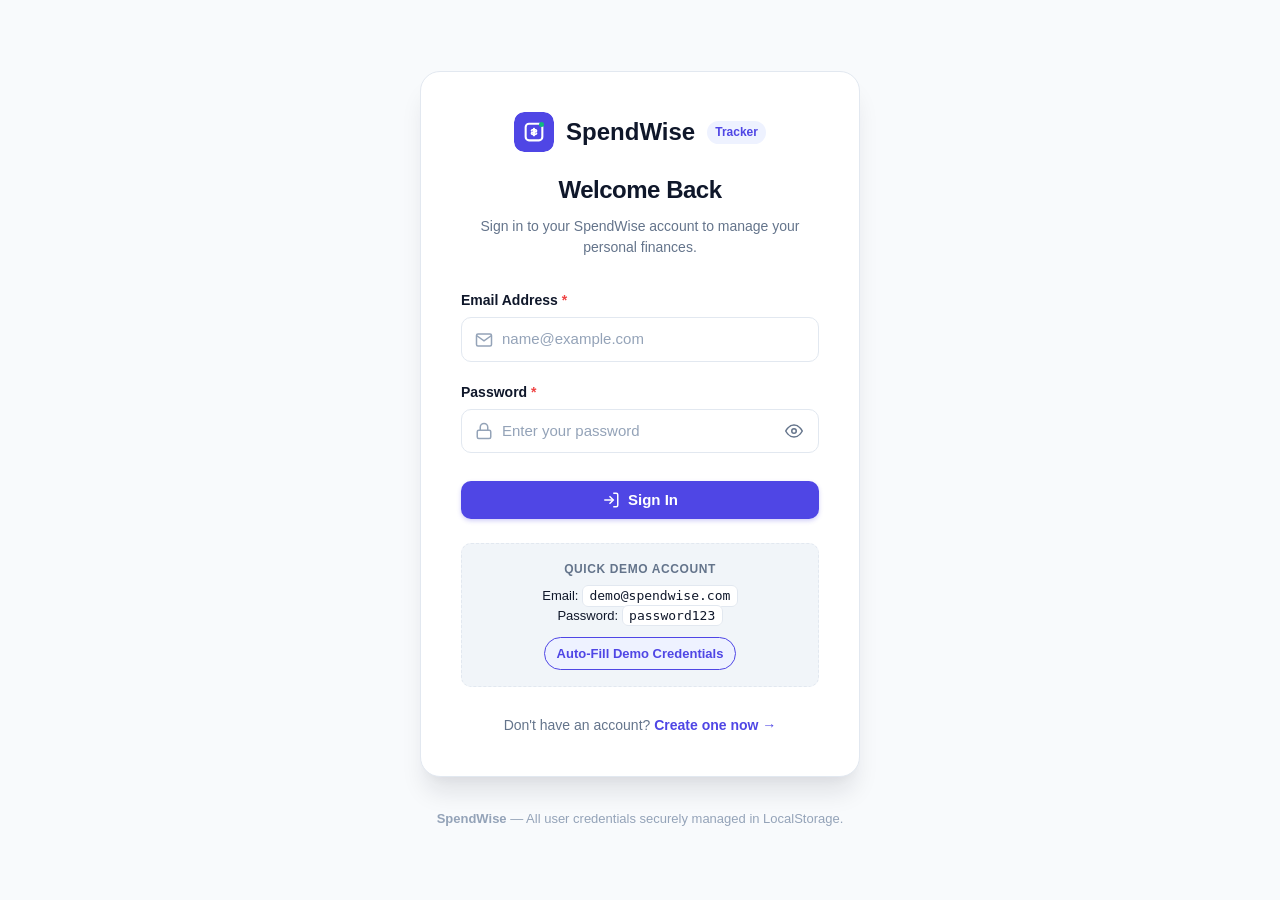
==== expense-tracker/login.html @ b72fe71f "Initial commit" ====
<!DOCTYPE html>
<html lang="en">
<head>
  <meta charset="UTF-8">
  <meta name="viewport" content="width=device-width, initial-scale=1.0">
  <title>Sign In | SpendWise Expense Tracker</title>
  <link rel="icon" type="image/svg+xml" href="assets/images/logo.svg">

  <!-- Immediate Authentication Check (Prevents showing login if already logged in) -->
  <script>
    (function () {
      const currentUser = localStorage.getItem("spendwise_current_user");
      if (currentUser) {
        window.location.replace("index.html");
      }
    })();
  </script>

  <!-- CSS Stylesheets -->
  <link rel="stylesheet" href="css/style.css">
  <link rel="stylesheet" href="css/login.css">
  <link rel="stylesheet" href="css/responsive.css">
</head>
<body>

  <div class="auth-wrapper">
    <div class="auth-container">

      <!-- Login Card -->
      <div class="auth-card">

        <!-- Card Header -->
        <div class="auth-header">
          <a href="login.html" class="auth-brand">
            <img src="assets/images/logo.svg" alt="SpendWise Logo" class="brand-icon">
            <span>SpendWise</span>
            <span class="brand-badge">Tracker</span>
          </a>
          <h1 class="auth-title">Welcome Back</h1>
          <p class="auth-subtitle">Sign in to your SpendWise account to manage your personal finances.</p>
        </div>

        <!-- Success Alert (e.g., after registering or logging out) -->
        <div id="auth-success" class="auth-alert auth-alert-success" style="display: none;">
          <svg width="20" height="20" viewBox="0 0 24 24" fill="none" stroke="currentColor" stroke-width="2">
            <path d="M22 11.08V12a10 10 0 1 1-5.93-9.14"></path>
            <polyline points="22 4 12 14.01 9 11.01"></polyline>
          </svg>
          <span id="auth-success-text">Account created successfully! Please sign in below.</span>
        </div>

        <!-- Error Alert (Invalid credentials, etc.) -->
        <div id="auth-error" class="auth-alert auth-alert-danger" style="display: none;">
          <svg width="20" height="20" viewBox="0 0 24 24" fill="none" stroke="currentColor" stroke-width="2">
            <circle cx="12" cy="12" r="10"></circle>
            <line x1="12" y1="8" x2="12" y2="12"></line>
            <line x1="12" y1="16" x2="12.01" y2="16"></line>
          </svg>
          <span id="auth-error-text">Invalid email or password.</span>
        </div>

        <!-- Login Form -->
        <form id="login-form" novalidate>

          <!-- Email Field -->
          <div class="form-group">
            <label for="login-email" class="form-label">
              Email Address <span class="required">*</span>
            </label>
            <div class="input-with-icon">
              <span class="input-icon">
                <svg width="18" height="18" viewBox="0 0 24 24" fill="none" stroke="currentColor" stroke-width="2">
                  <path d="M4 4h16c1.1 0 2 .9 2 2v12c0 1.1-.9 2-2 2H4c-1.1 0-2-.9-2-2V6c0-1.1.9-2 2-2z"></path>
                  <polyline points="22,6 12,13 2,6"></polyline>
                </svg>
              </span>
              <input
                type="email"
                id="login-email"
                class="form-control"
                placeholder="name@example.com"
                required
                autocomplete="email"
              >
            </div>
          </div>

          <!-- Password Field -->
          <div class="form-group">
            <label for="login-password" class="form-label">
              Password <span class="required">*</span>
            </label>
            <div class="input-with-icon input-password-wrapper">
              <span class="input-icon">
                <svg width="18" height="18" viewBox="0 0 24 24" fill="none" stroke="currentColor" stroke-width="2">
                  <rect x="3" y="11" width="18" height="11" rx="2" ry="2"></rect>
                  <path d="M7 11V7a5 5 0 0 1 10 0v4"></path>
                </svg>
              </span>
              <input
                type="password"
                id="login-password"
                class="form-control"
                placeholder="Enter your password"
                required
                autocomplete="current-password"
              >
              <button
                type="button"
                id="toggle-login-password"
                class="btn-toggle-password"
                aria-label="Toggle password visibility"
              >
                <svg width="18" height="18" viewBox="0 0 24 24" fill="none" stroke="currentColor" stroke-width="2">
                  <path d="M1 12s4-8 11-8 11 8 11 8-4 8-11 8-11-8-11-8z"></path>
                  <circle cx="12" cy="12" r="3"></circle>
                </svg>
              </button>
            </div>
          </div>

          <!-- Submit Button -->
          <button type="submit" id="login-submit-btn" class="btn btn-primary" style="width: 100%; margin-top: 0.5rem;">
            <svg width="18" height="18" viewBox="0 0 24 24" fill="none" stroke="currentColor" stroke-width="2">
              <path d="M15 3h4a2 2 0 0 1 2 2v14a2 2 0 0 1-2 2h-4"></path>
              <polyline points="10 17 15 12 10 7"></polyline>
              <line x1="15" y1="12" x2="3" y2="12"></line>
            </svg>
            <span>Sign In</span>
          </button>

        </form>

        <!-- Demo Account Shortcut Box -->
        <div class="demo-account-box">
          <div class="demo-account-header">Quick Demo Account</div>
          <div class="demo-credentials">
            Email: <code>demo@spendwise.com</code><br>
            Password: <code>password123</code>
          </div>
          <button type="button" id="btn-fill-demo" class="btn-fill-demo">
            Auto-Fill Demo Credentials
          </button>
        </div>

        <!-- Auth Footer Link -->
        <div class="auth-footer">
          Don't have an account? <a href="register.html">Create one now &rarr;</a>
        </div>

      </div>

      <!-- Page Bottom Info -->
      <div class="auth-page-footer">
        <strong>SpendWise</strong> &mdash; All user credentials securely managed in LocalStorage.
      </div>

    </div>
  </div>

  <!-- Toast Notification Container -->
  <div id="toast-container" class="toast-container"></div>

  <!-- Login JavaScript -->
  <script src="js/login.js"></script>
</body>
</html>
---- expense-tracker/css/style.css ----
/* ==========================================================================
   SpendWise - Modern Expense Tracker
   File: style.css (Core Stylesheet)
   ========================================================================== */

/* --------------------------------------------------------------------------
   1. CSS Variables & Theme Configuration
   -------------------------------------------------------------------------- */
:root {
  /* Color Palette */
  --primary: #4f46e5;
  --primary-hover: #4338ca;
  --primary-light: #eef2ff;
  --primary-text: #3730a3;

  --success: #10b981;
  --success-hover: #059669;
  --success-light: #ecfdf5;
  --success-border: #a7f3d0;
  --success-text: #065f46;

  --danger: #ef4444;
  --danger-hover: #dc2626;
  --danger-light: #fef2f2;
  --danger-border: #fecaca;
  --danger-text: #991b1b;

  --warning: #f59e0b;
  --warning-light: #fffbeb;
  --warning-text: #92400e;

  --info: #0284c7;
  --info-light: #f0f9ff;

  /* Neutral Shades */
  --bg-body: #f8fafc;
  --bg-card: #ffffff;
  --bg-card-subtle: #f1f5f9;
  --bg-input: #ffffff;

  --text-main: #0f172a;
  --text-muted: #64748b;
  --text-light: #94a3b8;
  --border-color: #e2e8f0;
  --border-focus: #818cf8;

  /* Shadows */
  --shadow-xs: 0 1px 2px rgba(0, 0, 0, 0.05);
  --shadow-sm: 0 1px 3px rgba(15, 23, 42, 0.08), 0 1px 2px rgba(15, 23, 42, 0.04);
  --shadow-md: 0 4px 6px -1px rgba(15, 23, 42, 0.08), 0 2px 4px -2px rgba(15, 23, 42, 0.05);
  --shadow-lg: 0 10px 15px -3px rgba(15, 23, 42, 0.08), 0 4px 6px -4px rgba(15, 23, 42, 0.04);
  --shadow-xl: 0 20px 25px -5px rgba(15, 23, 42, 0.1), 0 8px 10px -6px rgba(15, 23, 42, 0.04);

  /* Border Radii */
  --radius-sm: 6px;
  --radius-md: 10px;
  --radius-lg: 14px;
  --radius-xl: 20px;
  --radius-pill: 9999px;

  /* Transitions */
  --transition-fast: 0.15s ease;
  --transition-normal: 0.25s ease;

  /* Typography */
  --font-family: -apple-system, BlinkMacSystemFont, "Segoe UI", Roboto, "Helvetica Neue", Arial, sans-serif;
}

/* --------------------------------------------------------------------------
   2. Reset & Base Styles
   -------------------------------------------------------------------------- */
*,
*::before,
*::after {
  box-sizing: border-box;
  margin: 0;
  padding: 0;
}

html {
  font-size: 16px;
  scroll-behavior: smooth;
}

body {
  font-family: var(--font-family);
  background-color: var(--bg-body);
  color: var(--text-main);
  line-height: 1.5;
  min-height: 100vh;
  display: flex;
  flex-direction: column;
  -webkit-font-smoothing: antialiased;
}

img,
svg {
  display: block;
  max-width: 100%;
}

button,
input,
select,
textarea {
  font: inherit;
  color: inherit;
}

button {
  cursor: pointer;
  border: none;
  background: none;
}

a {
  color: inherit;
  text-decoration: none;
}

/* --------------------------------------------------------------------------
   3. Layout & Container
   -------------------------------------------------------------------------- */
.container {
  width: 100%;
  max-width: 1200px;
  margin-left: auto;
  margin-right: auto;
  padding-left: 1.5rem;
  padding-right: 1.5rem;
}

.main-content {
  flex: 1;
  padding-top: 2rem;
  padding-bottom: 3.5rem;
}

/* --------------------------------------------------------------------------
   4. Navigation Bar
   -------------------------------------------------------------------------- */
.navbar {
  background-color: var(--bg-card);
  border-bottom: 1px solid var(--border-color);
  position: sticky;
  top: 0;
  z-index: 100;
  box-shadow: var(--shadow-xs);
}

.navbar .container {
  display: flex;
  align-items: center;
  justify-content: space-between;
  height: 72px;
}

.nav-brand {
  display: flex;
  align-items: center;
  gap: 0.75rem;
  font-weight: 700;
  font-size: 1.25rem;
  color: var(--text-main);
  transition: opacity var(--transition-fast);
}

.nav-brand:hover {
  opacity: 0.9;
}

.brand-icon {
  width: 36px;
  height: 36px;
  border-radius: var(--radius-md);
  object-fit: contain;
}

.brand-badge {
  font-size: 0.75rem;
  font-weight: 600;
  padding: 0.15rem 0.5rem;
  background: var(--primary-light);
  color: var(--primary);
  border-radius: var(--radius-pill);
}

.nav-menu {
  display: flex;
  align-items: center;
  list-style: none;
  gap: 0.5rem;
}

.nav-link {
  display: flex;
  align-items: center;
  gap: 0.5rem;
  padding: 0.5rem 1rem;
  border-radius: var(--radius-md);
  font-size: 0.9375rem;
  font-weight: 500;
  color: var(--text-muted);
  transition: all var(--transition-fast);
}

.nav-link:hover {
  color: var(--primary);
  background-color: var(--primary-light);
}

.nav-link.active {
  color: var(--primary);
  background-color: var(--primary-light);
  font-weight: 600;
}

.nav-actions {
  display: flex;
  align-items: center;
  gap: 0.75rem;
}

.nav-user-profile {
  display: inline-flex;
  align-items: center;
  gap: 0.5rem;
  padding: 0.25rem 0.75rem 0.25rem 0.35rem;
  background-color: var(--bg-card-subtle);
  border-radius: var(--radius-pill);
  border: 1px solid var(--border-color);
  font-size: 0.8125rem;
  font-weight: 500;
  color: var(--text-main);
}

.user-avatar {
  width: 26px;
  height: 26px;
  border-radius: 50%;
  background: var(--primary);
  color: #ffffff;
  display: flex;
  align-items: center;
  justify-content: center;
  font-size: 0.75rem;
  font-weight: 700;
  text-transform: uppercase;
}

.user-name {
  max-width: 130px;
  overflow: hidden;
  text-overflow: ellipsis;
  white-space: nowrap;
}

/* --------------------------------------------------------------------------
   5. Buttons
   -------------------------------------------------------------------------- */
.btn {
  display: inline-flex;
  align-items: center;
  justify-content: center;
  gap: 0.5rem;
  padding: 0.625rem 1.25rem;
  font-size: 0.9375rem;
  font-weight: 600;
  border-radius: var(--radius-md);
  transition: all var(--transition-fast);
  white-space: nowrap;
  line-height: 1.2;
}

.btn-primary {
  background-color: var(--primary);
  color: #ffffff;
  box-shadow: 0 2px 4px rgba(79, 70, 229, 0.25);
}

.btn-primary:hover {
  background-color: var(--primary-hover);
  transform: translateY(-1px);
  box-shadow: 0 4px 8px rgba(79, 70, 229, 0.35);
}

.btn-primary:active {
  transform: translateY(0);
}

.btn-secondary {
  background-color: var(--bg-card);
  color: var(--text-main);
  border: 1px solid var(--border-color);
}

.btn-secondary:hover {
  background-color: var(--bg-card-subtle);
  border-color: #cbd5e1;
}

.btn-danger {
  background-color: var(--danger-light);
  color: var(--danger-text);
  border: 1px solid var(--danger-border);
}

.btn-danger:hover {
  background-color: var(--danger);
  color: #ffffff;
}

.btn-sm {
  padding: 0.375rem 0.75rem;
  font-size: 0.8125rem;
  border-radius: var(--radius-sm);
}

.btn-icon {
  width: 36px;
  height: 36px;
  padding: 0;
  border-radius: var(--radius-md);
  display: inline-flex;
  align-items: center;
  justify-content: center;
  color: var(--text-muted);
  transition: all var(--transition-fast);
}

.btn-icon:hover {
  color: var(--text-main);
  background-color: var(--bg-card-subtle);
}

.btn-icon-danger:hover {
  color: var(--danger);
  background-color: var(--danger-light);
}

.btn-icon-edit:hover {
  color: var(--primary);
  background-color: var(--primary-light);
}

/* --------------------------------------------------------------------------
   6. Page Header Banner
   -------------------------------------------------------------------------- */
.page-header {
  display: flex;
  align-items: center;
  justify-content: space-between;
  margin-bottom: 2rem;
  flex-wrap: wrap;
  gap: 1rem;
}

.page-title-group h1 {
  font-size: 1.75rem;
  font-weight: 700;
  color: var(--text-main);
  letter-spacing: -0.02em;
}

.page-title-group p {
  color: var(--text-muted);
  font-size: 0.9375rem;
  margin-top: 0.25rem;
}

.header-actions {
  display: flex;
  align-items: center;
  gap: 0.75rem;
}

/* --------------------------------------------------------------------------
   7. Dashboard Cards Grid (4 Summary Cards)
   -------------------------------------------------------------------------- */
.dashboard-grid {
  display: grid;
  grid-template-columns: repeat(4, 1fr);
  gap: 1.25rem;
  margin-bottom: 2rem;
}

.metric-card {
  background-color: var(--bg-card);
  border: 1px solid var(--border-color);
  border-radius: var(--radius-lg);
  padding: 1.5rem;
  box-shadow: var(--shadow-sm);
  display: flex;
  flex-direction: column;
  justify-content: space-between;
  position: relative;
  overflow: hidden;
  transition: transform var(--transition-fast), box-shadow var(--transition-fast);
}

.metric-card:hover {
  transform: translateY(-2px);
  box-shadow: var(--shadow-md);
}

.metric-card-header {
  display: flex;
  align-items: center;
  justify-content: space-between;
  margin-bottom: 1rem;
}

.metric-card-title {
  font-size: 0.875rem;
  font-weight: 600;
  color: var(--text-muted);
  text-transform: uppercase;
  letter-spacing: 0.05em;
}

.metric-icon-box {
  width: 44px;
  height: 44px;
  border-radius: var(--radius-md);
  display: flex;
  align-items: center;
  justify-content: center;
}

.metric-icon-box.balance {
  background: linear-gradient(135deg, #eef2ff 0%, #e0e7ff 100%);
  color: var(--primary);
}

.metric-icon-box.income {
  background: linear-gradient(135deg, #ecfdf5 0%, #d1fae5 100%);
  color: var(--success);
}

.metric-icon-box.expense {
  background: linear-gradient(135deg, #fef2f2 0%, #fee2e2 100%);
  color: var(--danger);
}

.metric-icon-box.count {
  background: linear-gradient(135deg, #f0f9ff 0%, #e0f2fe 100%);
  color: var(--info);
}

.metric-card-value {
  font-size: 1.875rem;
  font-weight: 700;
  color: var(--text-main);
  letter-spacing: -0.02em;
  line-height: 1.2;
  margin-bottom: 0.5rem;
}

.metric-card-footer {
  display: flex;
  align-items: center;
  gap: 0.5rem;
  font-size: 0.8125rem;
  color: var(--text-muted);
}

.status-badge {
  display: inline-flex;
  align-items: center;
  gap: 0.25rem;
  font-weight: 600;
  font-size: 0.75rem;
  padding: 0.2rem 0.5rem;
  border-radius: var(--radius-pill);
}

.status-badge.positive {
  background-color: var(--success-light);
  color: var(--success-text);
  border: 1px solid var(--success-border);
}

.status-badge.negative {
  background-color: var(--danger-light);
  color: var(--danger-text);
  border: 1px solid var(--danger-border);
}

.status-badge.neutral {
  background-color: var(--bg-card-subtle);
  color: var(--text-muted);
}

/* --------------------------------------------------------------------------
   8. Main Section Layout (Two Columns)
   -------------------------------------------------------------------------- */
.dashboard-layout {
  display: grid;
  grid-template-columns: 1fr 1.35fr;
  gap: 1.5rem;
  align-items: start;
}

/* Cards */
.card {
  background-color: var(--bg-card);
  border: 1px solid var(--border-color);
  border-radius: var(--radius-lg);
  box-shadow: var(--shadow-sm);
  overflow: hidden;
  margin-bottom: 1.5rem;
}

.card-header {
  padding: 1.25rem 1.5rem;
  border-bottom: 1px solid var(--border-color);
  display: flex;
  align-items: center;
  justify-content: space-between;
  gap: 1rem;
}

.card-title {
  font-size: 1.125rem;
  font-weight: 600;
  color: var(--text-main);
  display: flex;
  align-items: center;
  gap: 0.5rem;
}

.card-header-actions {
  display: flex;
  align-items: center;
  gap: 0.5rem;
}

.card-body {
  padding: 1.5rem;
}

/* --------------------------------------------------------------------------
   9. Forms & Inputs
   -------------------------------------------------------------------------- */
.form-group {
  margin-bottom: 1.25rem;
}

.form-label {
  display: block;
  font-size: 0.875rem;
  font-weight: 600;
  color: var(--text-main);
  margin-bottom: 0.375rem;
}

.form-label .required {
  color: var(--danger);
}

.form-control {
  width: 100%;
  padding: 0.625rem 0.875rem;
  font-size: 0.9375rem;
  background-color: var(--bg-input);
  border: 1px solid var(--border-color);
  border-radius: var(--radius-md);
  color: var(--text-main);
  transition: border-color var(--transition-fast), box-shadow var(--transition-fast);
  outline: none;
}

.form-control:focus {
  border-color: var(--border-focus);
  box-shadow: 0 0 0 3px rgba(79, 70, 229, 0.15);
}

.form-control::placeholder {
  color: var(--text-light);
}

.input-with-icon {
  position: relative;
}

.input-icon {
  position: absolute;
  left: 0.875rem;
  top: 50%;
  transform: translateY(-50%);
  color: var(--text-light);
  pointer-events: none;
}

.input-with-icon .form-control {
  padding-left: 2.5rem;
}

.form-row {
  display: grid;
  grid-template-columns: 1fr 1fr;
  gap: 1rem;
}

/* Custom Type Toggle Button Group (Income / Expense) */
.type-toggle-group {
  display: grid;
  grid-template-columns: 1fr 1fr;
  gap: 0.5rem;
  background-color: var(--bg-card-subtle);
  padding: 0.25rem;
  border-radius: var(--radius-md);
  border: 1px solid var(--border-color);
}

.type-toggle-btn {
  display: flex;
  align-items: center;
  justify-content: center;
  gap: 0.5rem;
  padding: 0.5rem;
  font-size: 0.875rem;
  font-weight: 600;
  color: var(--text-muted);
  border-radius: var(--radius-sm);
  transition: all var(--transition-fast);
}

.type-toggle-btn.active.type-income {
  background-color: #ffffff;
  color: var(--success);
  box-shadow: var(--shadow-xs);
}

.type-toggle-btn.active.type-expense {
  background-color: #ffffff;
  color: var(--danger);
  box-shadow: var(--shadow-xs);
}

/* --------------------------------------------------------------------------
   10. Spending Analytics / Progress Bar
   -------------------------------------------------------------------------- */
.analytics-meter {
  margin-bottom: 1.5rem;
}

.meter-labels {
  display: flex;
  justify-content: space-between;
  font-size: 0.8125rem;
  font-weight: 600;
  margin-bottom: 0.5rem;
}

.meter-track {
  height: 10px;
  background-color: var(--danger-light);
  border-radius: var(--radius-pill);
  overflow: hidden;
  display: flex;
}

.meter-fill {
  background-color: var(--success);
  transition: width var(--transition-normal);
}

.category-breakdown-list {
  display: flex;
  flex-direction: column;
  gap: 0.75rem;
}

.category-bar-item {
  display: flex;
  flex-direction: column;
  gap: 0.25rem;
}

.category-bar-header {
  display: flex;
  justify-content: space-between;
  font-size: 0.8125rem;
  color: var(--text-main);
  font-weight: 500;
}

.category-bar-track {
  height: 6px;
  background-color: var(--bg-card-subtle);
  border-radius: var(--radius-pill);
  overflow: hidden;
}

.category-bar-fill {
  height: 100%;
  border-radius: var(--radius-pill);
  background-color: var(--primary);
  transition: width var(--transition-normal);
}

/* --------------------------------------------------------------------------
   11. Transaction Items & Badges
   -------------------------------------------------------------------------- */
.badge-category {
  display: inline-flex;
  align-items: center;
  gap: 0.35rem;
  padding: 0.25rem 0.625rem;
  font-size: 0.75rem;
  font-weight: 600;
  border-radius: var(--radius-pill);
  background-color: var(--bg-card-subtle);
  color: var(--text-main);
  border: 1px solid var(--border-color);
}

.badge-type {
  display: inline-flex;
  align-items: center;
  font-size: 0.75rem;
  font-weight: 700;
  padding: 0.2rem 0.5rem;
  border-radius: var(--radius-pill);
  text-transform: uppercase;
}

.badge-income {
  background-color: var(--success-light);
  color: var(--success);
  border: 1px solid var(--success-border);
}

.badge-expense {
  background-color: var(--danger-light);
  color: var(--danger);
  border: 1px solid var(--danger-border);
}

.amount-positive {
  color: var(--success);
  font-weight: 700;
}

.amount-negative {
  color: var(--danger);
  font-weight: 700;
}

/* Transaction List (Widget on Dashboard) */
.transaction-list-widget {
  list-style: none;
  display: flex;
  flex-direction: column;
}

.transaction-list-item {
  display: flex;
  align-items: center;
  justify-content: space-between;
  padding: 0.875rem 0;
  border-bottom: 1px solid var(--border-color);
  gap: 1rem;
}

.transaction-list-item:last-child {
  border-bottom: none;
}

.tx-left {
  display: flex;
  align-items: center;
  gap: 0.875rem;
}

.tx-icon-bubble {
  width: 40px;
  height: 40px;
  border-radius: var(--radius-md);
  display: flex;
  align-items: center;
  justify-content: center;
  flex-shrink: 0;
}

.tx-icon-bubble.income {
  background-color: var(--success-light);
  color: var(--success);
}

.tx-icon-bubble.expense {
  background-color: var(--danger-light);
  color: var(--danger);
}

.tx-info h4 {
  font-size: 0.9375rem;
  font-weight: 600;
  color: var(--text-main);
  margin-bottom: 0.15rem;
}

.tx-meta {
  display: flex;
  align-items: center;
  gap: 0.5rem;
  font-size: 0.75rem;
  color: var(--text-muted);
}

.tx-right {
  display: flex;
  align-items: center;
  gap: 0.75rem;
  text-align: right;
}

.tx-amount {
  font-size: 0.9375rem;
  font-weight: 700;
  white-space: nowrap;
}

/* --------------------------------------------------------------------------
   12. Filter & Search Toolbar (Transactions Page)
   -------------------------------------------------------------------------- */
.filter-toolbar {
  background-color: var(--bg-card);
  border: 1px solid var(--border-color);
  border-radius: var(--radius-lg);
  padding: 1.25rem;
  box-shadow: var(--shadow-sm);
  margin-bottom: 1.5rem;
  display: flex;
  flex-direction: column;
  gap: 1rem;
}

.filter-toolbar-top {
  display: flex;
  align-items: center;
  gap: 1rem;
  flex-wrap: wrap;
}

.filter-search-box {
  flex: 1;
  min-width: 260px;
  position: relative;
}

.filter-controls-group {
  display: flex;
  align-items: center;
  gap: 0.75rem;
  flex-wrap: wrap;
}

/* Segmented Buttons for Filter Tabs (All / Income / Expense) */
.filter-tabs {
  display: inline-flex;
  background-color: var(--bg-card-subtle);
  border-radius: var(--radius-md);
  padding: 0.25rem;
  border: 1px solid var(--border-color);
}

.filter-tab-btn {
  padding: 0.45rem 1rem;
  font-size: 0.8125rem;
  font-weight: 600;
  color: var(--text-muted);
  border-radius: var(--radius-sm);
  transition: all var(--transition-fast);
}

.filter-tab-btn.active {
  background-color: #ffffff;
  color: var(--primary);
  box-shadow: var(--shadow-xs);
}

.filter-tab-btn.active.type-income {
  color: var(--success);
}

.filter-tab-btn.active.type-expense {
  color: var(--danger);
}

.filter-select {
  padding: 0.5rem 0.875rem;
  font-size: 0.875rem;
  border: 1px solid var(--border-color);
  border-radius: var(--radius-md);
  background-color: var(--bg-card);
  color: var(--text-main);
  outline: none;
  cursor: pointer;
  transition: border-color var(--transition-fast);
}

.filter-select:focus {
  border-color: var(--border-focus);
}

/* --------------------------------------------------------------------------
   13. Data Table (Transactions Page)
   -------------------------------------------------------------------------- */
.table-responsive {
  width: 100%;
  overflow-x: auto;
  border-radius: var(--radius-lg);
  border: 1px solid var(--border-color);
  background-color: var(--bg-card);
  box-shadow: var(--shadow-sm);
}

.data-table {
  width: 100%;
  border-collapse: collapse;
  text-align: left;
  font-size: 0.875rem;
}

.data-table th {
  background-color: var(--bg-card-subtle);
  color: var(--text-muted);
  font-weight: 600;
  text-transform: uppercase;
  font-size: 0.75rem;
  letter-spacing: 0.05em;
  padding: 0.875rem 1.25rem;
  border-bottom: 1px solid var(--border-color);
  white-space: nowrap;
}

.data-table td {
  padding: 1rem 1.25rem;
  border-bottom: 1px solid var(--border-color);
  vertical-align: middle;
  color: var(--text-main);
}

.data-table tbody tr {
  transition: background-color var(--transition-fast);
}

.data-table tbody tr:hover {
  background-color: #f8fafc;
}

.data-table tbody tr:last-child td {
  border-bottom: none;
}

.table-actions {
  display: flex;
  align-items: center;
  gap: 0.35rem;
}

/* Table Footer / Summary bar */
.table-footer-bar {
  padding: 1rem 1.25rem;
  border-top: 1px solid var(--border-color);
  background-color: var(--bg-card);
  display: flex;
  align-items: center;
  justify-content: space-between;
  font-size: 0.875rem;
  color: var(--text-muted);
}

/* --------------------------------------------------------------------------
   14. Empty State
   -------------------------------------------------------------------------- */
.empty-state {
  text-align: center;
  padding: 3rem 1.5rem;
}

.empty-state img {
  width: 130px;
  height: auto;
  margin: 0 auto 1.25rem;
  opacity: 0.85;
}

.empty-state h3 {
  font-size: 1.125rem;
  font-weight: 600;
  color: var(--text-main);
  margin-bottom: 0.5rem;
}

.empty-state p {
  color: var(--text-muted);
  font-size: 0.875rem;
  max-width: 380px;
  margin: 0 auto 1.25rem;
}

/* --------------------------------------------------------------------------
   15. Modal Dialogs (Add / Edit / Confirm)
   -------------------------------------------------------------------------- */
.modal-overlay {
  position: fixed;
  inset: 0;
  background-color: rgba(15, 23, 42, 0.6);
  backdrop-filter: blur(3px);
  display: flex;
  align-items: center;
  justify-content: center;
  padding: 1rem;
  z-index: 1000;
  opacity: 0;
  visibility: hidden;
  transition: opacity var(--transition-normal), visibility var(--transition-normal);
}

.modal-overlay.active {
  opacity: 1;
  visibility: visible;
}

.modal-dialog {
  background-color: var(--bg-card);
  border-radius: var(--radius-xl);
  box-shadow: var(--shadow-xl);
  width: 100%;
  max-width: 520px;
  overflow: hidden;
  transform: translateY(20px) scale(0.97);
  transition: transform var(--transition-normal);
}

.modal-overlay.active .modal-dialog {
  transform: translateY(0) scale(1);
}

.modal-header {
  padding: 1.25rem 1.5rem;
  border-bottom: 1px solid var(--border-color);
  display: flex;
  align-items: center;
  justify-content: space-between;
}

.modal-title {
  font-size: 1.125rem;
  font-weight: 700;
  color: var(--text-main);
  display: flex;
  align-items: center;
  gap: 0.5rem;
}

.modal-close-btn {
  color: var(--text-muted);
  width: 32px;
  height: 32px;
  display: flex;
  align-items: center;
  justify-content: center;
  border-radius: var(--radius-md);
  transition: all var(--transition-fast);
}

.modal-close-btn:hover {
  background-color: var(--bg-card-subtle);
  color: var(--text-main);
}

.modal-body {
  padding: 1.5rem;
  max-height: calc(85vh - 140px);
  overflow-y: auto;
}

.modal-footer {
  padding: 1rem 1.5rem;
  border-top: 1px solid var(--border-color);
  background-color: var(--bg-card-subtle);
  display: flex;
  align-items: center;
  justify-content: flex-end;
  gap: 0.75rem;
}

/* --------------------------------------------------------------------------
   16. Toast Notifications
   -------------------------------------------------------------------------- */
.toast-container {
  position: fixed;
  bottom: 1.5rem;
  right: 1.5rem;
  display: flex;
  flex-direction: column;
  gap: 0.75rem;
  z-index: 2000;
  pointer-events: none;
}

.toast {
  background-color: var(--text-main);
  color: #ffffff;
  padding: 0.875rem 1.25rem;
  border-radius: var(--radius-md);
  box-shadow: var(--shadow-lg);
  display: flex;
  align-items: center;
  gap: 0.75rem;
  font-size: 0.875rem;
  font-weight: 500;
  pointer-events: auto;
  transform: translateY(20px);
  opacity: 0;
  transition: all var(--transition-normal);
  max-width: 360px;
}

.toast.show {
  transform: translateY(0);
  opacity: 1;
}

.toast.toast-success {
  border-left: 4px solid var(--success);
}

.toast.toast-danger {
  border-left: 4px solid var(--danger);
}

.toast.toast-info {
  border-left: 4px solid var(--primary);
}

/* --------------------------------------------------------------------------
   17. Footer
   -------------------------------------------------------------------------- */
.footer {
  background-color: var(--bg-card);
  border-top: 1px solid var(--border-color);
  padding: 1.5rem 0;
  margin-top: auto;
  color: var(--text-muted);
  font-size: 0.875rem;
}

.footer .container {
  display: flex;
  align-items: center;
  justify-content: space-between;
  flex-wrap: wrap;
  gap: 1rem;
}
---- expense-tracker/css/login.css ----
/* ==========================================================================
   SpendWise - Modern Expense Tracker
   File: css/login.css (Login Page Styles)
   ========================================================================== */

/* Full-height centered auth layout */
.auth-wrapper {
  min-height: 100vh;
  display: flex;
  flex-direction: column;
  justify-content: center;
  align-items: center;
  padding: 2rem 1.5rem;
  background-color: var(--bg-body);
}

.auth-container {
  width: 100%;
  max-width: 440px;
  margin: 0 auto;
}

/* Auth Card */
.auth-card {
  background: var(--bg-card);
  border: 1px solid var(--border-color);
  border-radius: var(--radius-xl);
  box-shadow: var(--shadow-xl);
  padding: 2.5rem;
  transition: transform var(--transition-normal), box-shadow var(--transition-normal);
}

/* Header & Branding */
.auth-header {
  text-align: center;
  margin-bottom: 2rem;
}

.auth-brand {
  display: inline-flex;
  align-items: center;
  gap: 0.75rem;
  font-weight: 700;
  font-size: 1.5rem;
  color: var(--text-main);
  margin-bottom: 1.25rem;
  text-decoration: none;
}

.auth-brand .brand-icon {
  width: 40px;
  height: 40px;
}

.auth-title {
  font-size: 1.5rem;
  font-weight: 700;
  color: var(--text-main);
  margin-bottom: 0.5rem;
  letter-spacing: -0.02em;
}

.auth-subtitle {
  font-size: 0.875rem;
  color: var(--text-muted);
  line-height: 1.5;
}

/* Alert Notification Boxes (Inline in Card) */
.auth-alert {
  display: flex;
  align-items: flex-start;
  gap: 0.75rem;
  padding: 0.875rem 1rem;
  border-radius: var(--radius-md);
  font-size: 0.875rem;
  margin-bottom: 1.5rem;
  line-height: 1.4;
  animation: fadeIn 0.2s ease-out;
}

.auth-alert-danger {
  background-color: var(--danger-light);
  border: 1px solid var(--danger-border);
  color: var(--danger-text);
}

.auth-alert-success {
  background-color: var(--success-light);
  border: 1px solid var(--success-border);
  color: var(--success-text);
}

.auth-alert-info {
  background-color: var(--info-light);
  border: 1px solid #bae6fd;
  color: #0369a1;
}

.auth-alert svg {
  flex-shrink: 0;
  margin-top: 2px;
}

/* Password field with toggle visibility button */
.input-password-wrapper {
  position: relative;
}

.btn-toggle-password {
  position: absolute;
  right: 0.75rem;
  top: 50%;
  transform: translateY(-50%);
  color: var(--text-muted);
  padding: 0.25rem;
  display: flex;
  align-items: center;
  justify-content: center;
  border-radius: var(--radius-sm);
  transition: color var(--transition-fast);
}

.btn-toggle-password:hover {
  color: var(--text-main);
}

.input-password-wrapper .form-control {
  padding-right: 2.75rem;
}

/* Quick Demo Account Box */
.demo-account-box {
  margin-top: 1.5rem;
  padding: 1rem;
  background-color: var(--bg-card-subtle);
  border: 1px dashed var(--border-color);
  border-radius: var(--radius-md);
  text-align: center;
}

.demo-account-header {
  font-size: 0.75rem;
  text-transform: uppercase;
  letter-spacing: 0.05em;
  font-weight: 700;
  color: var(--text-muted);
  margin-bottom: 0.5rem;
}

.demo-credentials {
  font-size: 0.8125rem;
  color: var(--text-main);
  margin-bottom: 0.75rem;
}

.demo-credentials code {
  background-color: #ffffff;
  padding: 0.15rem 0.4rem;
  border-radius: var(--radius-sm);
  border: 1px solid var(--border-color);
  font-family: monospace;
}

.btn-fill-demo {
  font-size: 0.8125rem;
  padding: 0.35rem 0.75rem;
  border: 1px solid var(--primary);
  color: var(--primary);
  background-color: var(--primary-light);
  border-radius: var(--radius-pill);
  font-weight: 600;
  transition: all var(--transition-fast);
}

.btn-fill-demo:hover {
  background-color: var(--primary);
  color: #ffffff;
}

/* Auth Card Footer */
.auth-footer {
  margin-top: 1.75rem;
  text-align: center;
  font-size: 0.875rem;
  color: var(--text-muted);
}

.auth-footer a {
  color: var(--primary);
  font-weight: 600;
  transition: color var(--transition-fast);
}

.auth-footer a:hover {
  color: var(--primary-hover);
  text-decoration: underline;
}

/* Page Bottom Copyright */
.auth-page-footer {
  margin-top: 2rem;
  text-align: center;
  font-size: 0.8125rem;
  color: var(--text-light);
}

@keyframes fadeIn {
  from {
    opacity: 0;
    transform: translateY(-4px);
  }
  to {
    opacity: 1;
    transform: translateY(0);
  }
}

/* Mobile responsive adjustments */
@media (max-width: 480px) {
  .auth-card {
    padding: 1.75rem 1.25rem;
    border-radius: var(--radius-lg);
  }

  .auth-title {
    font-size: 1.25rem;
  }
}
---- expense-tracker/css/responsive.css ----
/* ==========================================================================
   SpendWise - Modern Expense Tracker
   File: responsive.css (Responsive & Mobile Styles)
   ========================================================================== */

/* --------------------------------------------------------------------------
   1. Large Tablets & Small Laptops (Max Width: 1024px)
   -------------------------------------------------------------------------- */
@media (max-width: 1024px) {
  .dashboard-grid {
    grid-template-columns: repeat(2, 1fr);
    gap: 1rem;
  }

  .dashboard-layout {
    grid-template-columns: 1fr;
    gap: 1.5rem;
  }
}

/* --------------------------------------------------------------------------
   2. Tablets & Landscape Phones (Max Width: 768px)
   -------------------------------------------------------------------------- */
@media (max-width: 768px) {
  .navbar .container {
    height: auto;
    padding-top: 0.875rem;
    padding-bottom: 0.875rem;
    flex-wrap: wrap;
    gap: 0.875rem;
  }

  .nav-menu {
    width: 100%;
    order: 3;
    justify-content: center;
    border-top: 1px solid var(--border-color);
    padding-top: 0.75rem;
  }

  .nav-link {
    padding: 0.5rem 0.875rem;
    font-size: 0.875rem;
  }

  .page-header {
    flex-direction: column;
    align-items: flex-start;
    gap: 1rem;
    margin-bottom: 1.5rem;
  }

  .page-title-group h1 {
    font-size: 1.5rem;
  }

  .header-actions {
    width: 100%;
    justify-content: flex-start;
    flex-wrap: wrap;
  }

  .form-row {
    grid-template-columns: 1fr;
  }

  .filter-toolbar-top {
    flex-direction: column;
    align-items: stretch;
  }

  .filter-search-box {
    width: 100%;
  }

  .filter-controls-group {
    flex-wrap: wrap;
    width: 100%;
    justify-content: space-between;
  }

  .filter-tabs {
    width: 100%;
  }

  .filter-tab-btn {
    flex: 1;
    text-align: center;
  }

  .filter-select {
    flex: 1;
    min-width: 140px;
  }

  /* Table adjustments on tablet */
  .data-table th,
  .data-table td {
    padding: 0.75rem 0.875rem;
  }
}

/* --------------------------------------------------------------------------
   3. Mobile Phones (Max Width: 576px)
   -------------------------------------------------------------------------- */
@media (max-width: 576px) {
  .container {
    padding-left: 1rem;
    padding-right: 1rem;
  }

  .dashboard-grid {
    grid-template-columns: 1fr;
    gap: 0.875rem;
  }

  .metric-card {
    padding: 1.25rem;
  }

  .metric-card-value {
    font-size: 1.625rem;
  }

  .card-header {
    padding: 1rem 1.25rem;
  }

  .card-body {
    padding: 1.25rem;
  }

  .modal-dialog {
    margin: 0.5rem;
    max-height: 90vh;
  }

  .modal-header,
  .modal-body,
  .modal-footer {
    padding: 1rem 1.25rem;
  }

  .type-toggle-btn {
    padding: 0.45rem;
    font-size: 0.8125rem;
  }

  /* Mobile Transaction Card View for Table */
  /* On very small screens, convert table rows into mobile cards */
  .mobile-table-card-view thead {
    display: none;
  }

  .mobile-table-card-view,
  .mobile-table-card-view tbody,
  .mobile-table-card-view tr,
  .mobile-table-card-view td {
    display: block;
    width: 100%;
  }

  .mobile-table-card-view tr {
    background-color: var(--bg-card);
    border: 1px solid var(--border-color);
    border-radius: var(--radius-md);
    margin-bottom: 0.75rem;
    padding: 1rem;
    box-shadow: var(--shadow-xs);
  }

  .mobile-table-card-view td {
    padding: 0.35rem 0;
    border-bottom: none;
    display: flex;
    justify-content: space-between;
    align-items: center;
    font-size: 0.875rem;
  }

  .mobile-table-card-view td::before {
    content: attr(data-label);
    font-weight: 600;
    color: var(--text-muted);
    font-size: 0.75rem;
    text-transform: uppercase;
    letter-spacing: 0.05em;
  }

  .mobile-table-card-view td.col-title {
    font-size: 1rem;
    font-weight: 600;
    color: var(--text-main);
    border-bottom: 1px dashed var(--border-color);
    padding-bottom: 0.5rem;
    margin-bottom: 0.5rem;
  }

  .mobile-table-card-view td.col-title::before {
    display: none;
  }

  .mobile-table-card-view td.col-actions {
    border-top: 1px dashed var(--border-color);
    padding-top: 0.5rem;
    margin-top: 0.5rem;
    justify-content: flex-end;
  }

  .mobile-table-card-view td.col-actions::before {
    display: none;
  }

  .toast-container {
    left: 1rem;
    right: 1rem;
    bottom: 1rem;
  }

  .toast {
    max-width: 100%;
  }

  .footer .container {
    flex-direction: column;
    text-align: center;
    gap: 0.5rem;
  }
}
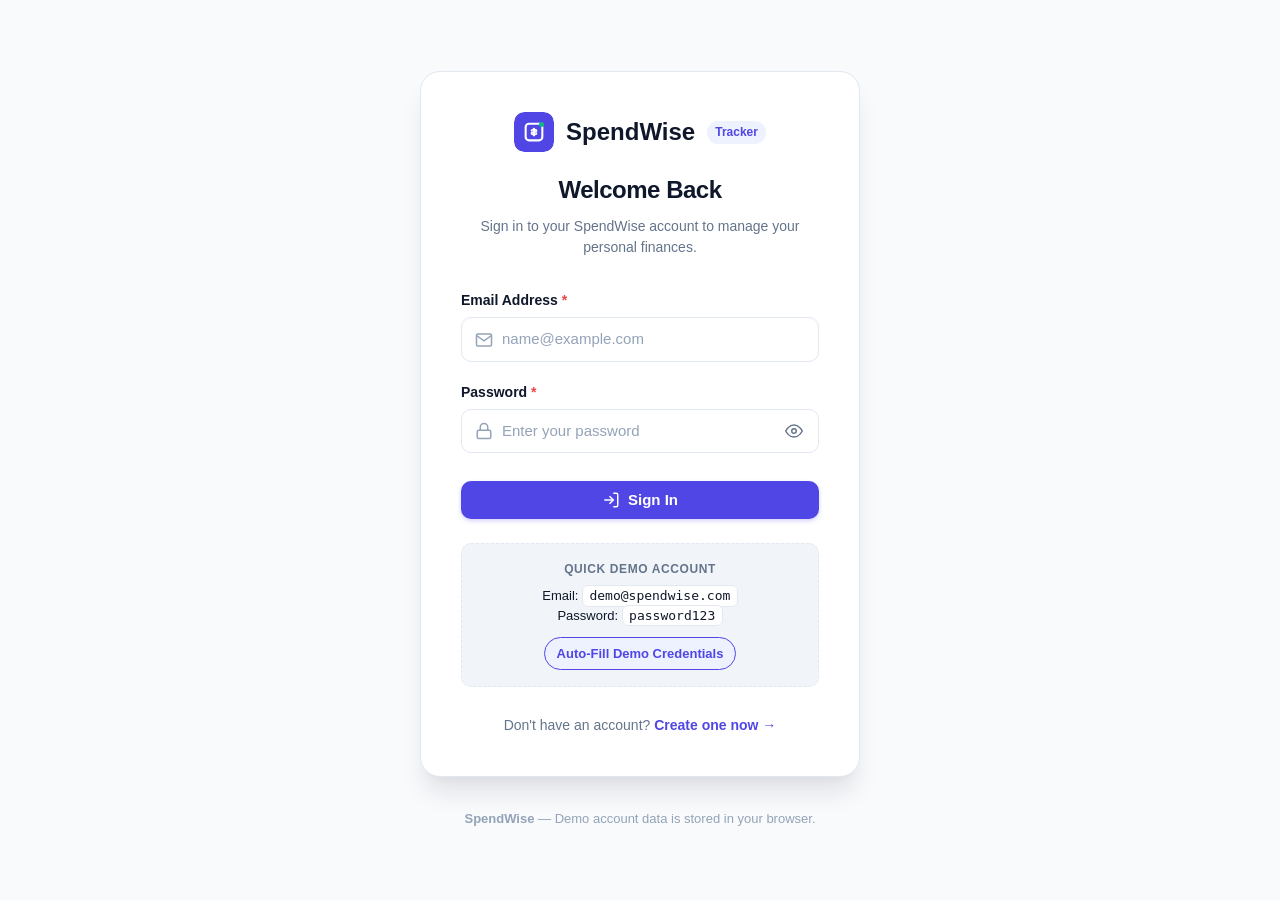
==== commit a0d6f8e0: "Update project" ====
--- a/expense-tracker/login.html
+++ b/expense-tracker/login.html
@@ -6,7 +6,6 @@
   <title>Sign In | SpendWise Expense Tracker</title>
   <link rel="icon" type="image/svg+xml" href="assets/images/logo.svg">
 
-  <!-- Immediate Authentication Check (Prevents showing login if already logged in) -->
   <script>
     (function () {
       const currentUser = localStorage.getItem("spendwise_current_user");
@@ -16,7 +15,6 @@
     })();
   </script>
 
-  <!-- CSS Stylesheets -->
   <link rel="stylesheet" href="css/style.css">
   <link rel="stylesheet" href="css/login.css">
   <link rel="stylesheet" href="css/responsive.css">
@@ -26,10 +24,8 @@
   <div class="auth-wrapper">
     <div class="auth-container">
 
-      <!-- Login Card -->
       <div class="auth-card">
 
-        <!-- Card Header -->
         <div class="auth-header">
           <a href="login.html" class="auth-brand">
             <img src="assets/images/logo.svg" alt="SpendWise Logo" class="brand-icon">
@@ -40,7 +36,6 @@
           <p class="auth-subtitle">Sign in to your SpendWise account to manage your personal finances.</p>
         </div>
 
-        <!-- Success Alert (e.g., after registering or logging out) -->
         <div id="auth-success" class="auth-alert auth-alert-success" style="display: none;">
           <svg width="20" height="20" viewBox="0 0 24 24" fill="none" stroke="currentColor" stroke-width="2">
             <path d="M22 11.08V12a10 10 0 1 1-5.93-9.14"></path>
@@ -49,7 +44,6 @@
           <span id="auth-success-text">Account created successfully! Please sign in below.</span>
         </div>
 
-        <!-- Error Alert (Invalid credentials, etc.) -->
         <div id="auth-error" class="auth-alert auth-alert-danger" style="display: none;">
           <svg width="20" height="20" viewBox="0 0 24 24" fill="none" stroke="currentColor" stroke-width="2">
             <circle cx="12" cy="12" r="10"></circle>
@@ -59,10 +53,8 @@
           <span id="auth-error-text">Invalid email or password.</span>
         </div>
 
-        <!-- Login Form -->
         <form id="login-form" novalidate>
 
-          <!-- Email Field -->
           <div class="form-group">
             <label for="login-email" class="form-label">
               Email Address <span class="required">*</span>
@@ -85,7 +77,6 @@
             </div>
           </div>
 
-          <!-- Password Field -->
           <div class="form-group">
             <label for="login-password" class="form-label">
               Password <span class="required">*</span>
@@ -119,7 +110,6 @@
             </div>
           </div>
 
-          <!-- Submit Button -->
           <button type="submit" id="login-submit-btn" class="btn btn-primary" style="width: 100%; margin-top: 0.5rem;">
             <svg width="18" height="18" viewBox="0 0 24 24" fill="none" stroke="currentColor" stroke-width="2">
               <path d="M15 3h4a2 2 0 0 1 2 2v14a2 2 0 0 1-2 2h-4"></path>
@@ -131,7 +121,6 @@
 
         </form>
 
-        <!-- Demo Account Shortcut Box -->
         <div class="demo-account-box">
           <div class="demo-account-header">Quick Demo Account</div>
           <div class="demo-credentials">
@@ -143,25 +132,21 @@
           </button>
         </div>
 
-        <!-- Auth Footer Link -->
         <div class="auth-footer">
           Don't have an account? <a href="register.html">Create one now &rarr;</a>
         </div>
 
       </div>
 
-      <!-- Page Bottom Info -->
       <div class="auth-page-footer">
-        <strong>SpendWise</strong> &mdash; All user credentials securely managed in LocalStorage.
+        <strong>SpendWise</strong> &mdash; Demo account data is stored in your browser.
       </div>
 
     </div>
   </div>
 
-  <!-- Toast Notification Container -->
   <div id="toast-container" class="toast-container"></div>
 
-  <!-- Login JavaScript -->
   <script src="js/login.js"></script>
 </body>
 </html>
--- a/expense-tracker/css/style.css
+++ b/expense-tracker/css/style.css
@@ -1,13 +1,5 @@
-/* ==========================================================================
-   SpendWise - Modern Expense Tracker
-   File: style.css (Core Stylesheet)
-   ========================================================================== */
-
-/* --------------------------------------------------------------------------
-   1. CSS Variables & Theme Configuration
-   -------------------------------------------------------------------------- */
 :root {
-  /* Color Palette */
+
   --primary: #4f46e5;
   --primary-hover: #4338ca;
   --primary-light: #eef2ff;
@@ -32,7 +24,6 @@
   --info: #0284c7;
   --info-light: #f0f9ff;
 
-  /* Neutral Shades */
   --bg-body: #f8fafc;
   --bg-card: #ffffff;
   --bg-card-subtle: #f1f5f9;
@@ -44,31 +35,24 @@
   --border-color: #e2e8f0;
   --border-focus: #818cf8;
 
-  /* Shadows */
   --shadow-xs: 0 1px 2px rgba(0, 0, 0, 0.05);
   --shadow-sm: 0 1px 3px rgba(15, 23, 42, 0.08), 0 1px 2px rgba(15, 23, 42, 0.04);
   --shadow-md: 0 4px 6px -1px rgba(15, 23, 42, 0.08), 0 2px 4px -2px rgba(15, 23, 42, 0.05);
   --shadow-lg: 0 10px 15px -3px rgba(15, 23, 42, 0.08), 0 4px 6px -4px rgba(15, 23, 42, 0.04);
   --shadow-xl: 0 20px 25px -5px rgba(15, 23, 42, 0.1), 0 8px 10px -6px rgba(15, 23, 42, 0.04);
 
-  /* Border Radii */
   --radius-sm: 6px;
   --radius-md: 10px;
   --radius-lg: 14px;
   --radius-xl: 20px;
   --radius-pill: 9999px;
 
-  /* Transitions */
   --transition-fast: 0.15s ease;
   --transition-normal: 0.25s ease;
 
-  /* Typography */
   --font-family: -apple-system, BlinkMacSystemFont, "Segoe UI", Roboto, "Helvetica Neue", Arial, sans-serif;
 }
 
-/* --------------------------------------------------------------------------
-   2. Reset & Base Styles
-   -------------------------------------------------------------------------- */
 *,
 *::before,
 *::after {
@@ -118,9 +102,6 @@
   text-decoration: none;
 }
 
-/* --------------------------------------------------------------------------
-   3. Layout & Container
-   -------------------------------------------------------------------------- */
 .container {
   width: 100%;
   max-width: 1200px;
@@ -136,9 +117,6 @@
   padding-bottom: 3.5rem;
 }
 
-/* --------------------------------------------------------------------------
-   4. Navigation Bar
-   -------------------------------------------------------------------------- */
 .navbar {
   background-color: var(--bg-card);
   border-bottom: 1px solid var(--border-color);
@@ -255,9 +233,6 @@
   white-space: nowrap;
 }
 
-/* --------------------------------------------------------------------------
-   5. Buttons
-   -------------------------------------------------------------------------- */
 .btn {
   display: inline-flex;
   align-items: center;
@@ -343,9 +318,6 @@
   background-color: var(--primary-light);
 }
 
-/* --------------------------------------------------------------------------
-   6. Page Header Banner
-   -------------------------------------------------------------------------- */
 .page-header {
   display: flex;
   align-items: center;
@@ -374,9 +346,6 @@
   gap: 0.75rem;
 }
 
-/* --------------------------------------------------------------------------
-   7. Dashboard Cards Grid (4 Summary Cards)
-   -------------------------------------------------------------------------- */
 .dashboard-grid {
   display: grid;
   grid-template-columns: repeat(4, 1fr);
@@ -491,9 +460,6 @@
   color: var(--text-muted);
 }
 
-/* --------------------------------------------------------------------------
-   8. Main Section Layout (Two Columns)
-   -------------------------------------------------------------------------- */
 .dashboard-layout {
   display: grid;
   grid-template-columns: 1fr 1.35fr;
@@ -501,7 +467,6 @@
   align-items: start;
 }
 
-/* Cards */
 .card {
   background-color: var(--bg-card);
   border: 1px solid var(--border-color);
@@ -539,9 +504,6 @@
   padding: 1.5rem;
 }
 
-/* --------------------------------------------------------------------------
-   9. Forms & Inputs
-   -------------------------------------------------------------------------- */
 .form-group {
   margin-bottom: 1.25rem;
 }
@@ -602,7 +564,6 @@
   gap: 1rem;
 }
 
-/* Custom Type Toggle Button Group (Income / Expense) */
 .type-toggle-group {
   display: grid;
   grid-template-columns: 1fr 1fr;
@@ -638,9 +599,6 @@
   box-shadow: var(--shadow-xs);
 }
 
-/* --------------------------------------------------------------------------
-   10. Spending Analytics / Progress Bar
-   -------------------------------------------------------------------------- */
 .analytics-meter {
   margin-bottom: 1.5rem;
 }
@@ -700,9 +658,6 @@
   transition: width var(--transition-normal);
 }
 
-/* --------------------------------------------------------------------------
-   11. Transaction Items & Badges
-   -------------------------------------------------------------------------- */
 .badge-category {
   display: inline-flex;
   align-items: center;
@@ -748,7 +703,6 @@
   font-weight: 700;
 }
 
-/* Transaction List (Widget on Dashboard) */
 .transaction-list-widget {
   list-style: none;
   display: flex;
@@ -822,9 +776,6 @@
   white-space: nowrap;
 }
 
-/* --------------------------------------------------------------------------
-   12. Filter & Search Toolbar (Transactions Page)
-   -------------------------------------------------------------------------- */
 .filter-toolbar {
   background-color: var(--bg-card);
   border: 1px solid var(--border-color);
@@ -857,7 +808,6 @@
   flex-wrap: wrap;
 }
 
-/* Segmented Buttons for Filter Tabs (All / Income / Expense) */
 .filter-tabs {
   display: inline-flex;
   background-color: var(--bg-card-subtle);
@@ -905,9 +855,6 @@
   border-color: var(--border-focus);
 }
 
-/* --------------------------------------------------------------------------
-   13. Data Table (Transactions Page)
-   -------------------------------------------------------------------------- */
 .table-responsive {
   width: 100%;
   overflow-x: auto;
@@ -961,7 +908,6 @@
   gap: 0.35rem;
 }
 
-/* Table Footer / Summary bar */
 .table-footer-bar {
   padding: 1rem 1.25rem;
   border-top: 1px solid var(--border-color);
@@ -973,9 +919,6 @@
   color: var(--text-muted);
 }
 
-/* --------------------------------------------------------------------------
-   14. Empty State
-   -------------------------------------------------------------------------- */
 .empty-state {
   text-align: center;
   padding: 3rem 1.5rem;
@@ -1002,9 +945,6 @@
   margin: 0 auto 1.25rem;
 }
 
-/* --------------------------------------------------------------------------
-   15. Modal Dialogs (Add / Edit / Confirm)
-   -------------------------------------------------------------------------- */
 .modal-overlay {
   position: fixed;
   inset: 0;
@@ -1089,9 +1029,6 @@
   gap: 0.75rem;
 }
 
-/* --------------------------------------------------------------------------
-   16. Toast Notifications
-   -------------------------------------------------------------------------- */
 .toast-container {
   position: fixed;
   bottom: 1.5rem;
@@ -1138,9 +1075,6 @@
   border-left: 4px solid var(--primary);
 }
 
-/* --------------------------------------------------------------------------
-   17. Footer
-   -------------------------------------------------------------------------- */
 .footer {
   background-color: var(--bg-card);
   border-top: 1px solid var(--border-color);
--- a/expense-tracker/css/login.css
+++ b/expense-tracker/css/login.css
@@ -1,9 +1,3 @@
-/* ==========================================================================
-   SpendWise - Modern Expense Tracker
-   File: css/login.css (Login Page Styles)
-   ========================================================================== */
-
-/* Full-height centered auth layout */
 .auth-wrapper {
   min-height: 100vh;
   display: flex;
@@ -20,7 +14,6 @@
   margin: 0 auto;
 }
 
-/* Auth Card */
 .auth-card {
   background: var(--bg-card);
   border: 1px solid var(--border-color);
@@ -30,7 +23,6 @@
   transition: transform var(--transition-normal), box-shadow var(--transition-normal);
 }
 
-/* Header & Branding */
 .auth-header {
   text-align: center;
   margin-bottom: 2rem;
@@ -66,7 +58,6 @@
   line-height: 1.5;
 }
 
-/* Alert Notification Boxes (Inline in Card) */
 .auth-alert {
   display: flex;
   align-items: flex-start;
@@ -102,7 +93,6 @@
   margin-top: 2px;
 }
 
-/* Password field with toggle visibility button */
 .input-password-wrapper {
   position: relative;
 }
@@ -129,7 +119,6 @@
   padding-right: 2.75rem;
 }
 
-/* Quick Demo Account Box */
 .demo-account-box {
   margin-top: 1.5rem;
   padding: 1rem;
@@ -178,7 +167,6 @@
   color: #ffffff;
 }
 
-/* Auth Card Footer */
 .auth-footer {
   margin-top: 1.75rem;
   text-align: center;
@@ -197,7 +185,6 @@
   text-decoration: underline;
 }
 
-/* Page Bottom Copyright */
 .auth-page-footer {
   margin-top: 2rem;
   text-align: center;
@@ -216,7 +203,6 @@
   }
 }
 
-/* Mobile responsive adjustments */
 @media (max-width: 480px) {
   .auth-card {
     padding: 1.75rem 1.25rem;
--- a/expense-tracker/css/responsive.css
+++ b/expense-tracker/css/responsive.css
@@ -1,11 +1,3 @@
-/* ==========================================================================
-   SpendWise - Modern Expense Tracker
-   File: responsive.css (Responsive & Mobile Styles)
-   ========================================================================== */
-
-/* --------------------------------------------------------------------------
-   1. Large Tablets & Small Laptops (Max Width: 1024px)
-   -------------------------------------------------------------------------- */
 @media (max-width: 1024px) {
   .dashboard-grid {
     grid-template-columns: repeat(2, 1fr);
@@ -18,9 +10,6 @@
   }
 }
 
-/* --------------------------------------------------------------------------
-   2. Tablets & Landscape Phones (Max Width: 768px)
-   -------------------------------------------------------------------------- */
 @media (max-width: 768px) {
   .navbar .container {
     height: auto;
@@ -93,16 +82,12 @@
     min-width: 140px;
   }
 
-  /* Table adjustments on tablet */
   .data-table th,
   .data-table td {
     padding: 0.75rem 0.875rem;
   }
 }
 
-/* --------------------------------------------------------------------------
-   3. Mobile Phones (Max Width: 576px)
-   -------------------------------------------------------------------------- */
 @media (max-width: 576px) {
   .container {
     padding-left: 1rem;
@@ -146,8 +131,6 @@
     font-size: 0.8125rem;
   }
 
-  /* Mobile Transaction Card View for Table */
-  /* On very small screens, convert table rows into mobile cards */
   .mobile-table-card-view thead {
     display: none;
   }
